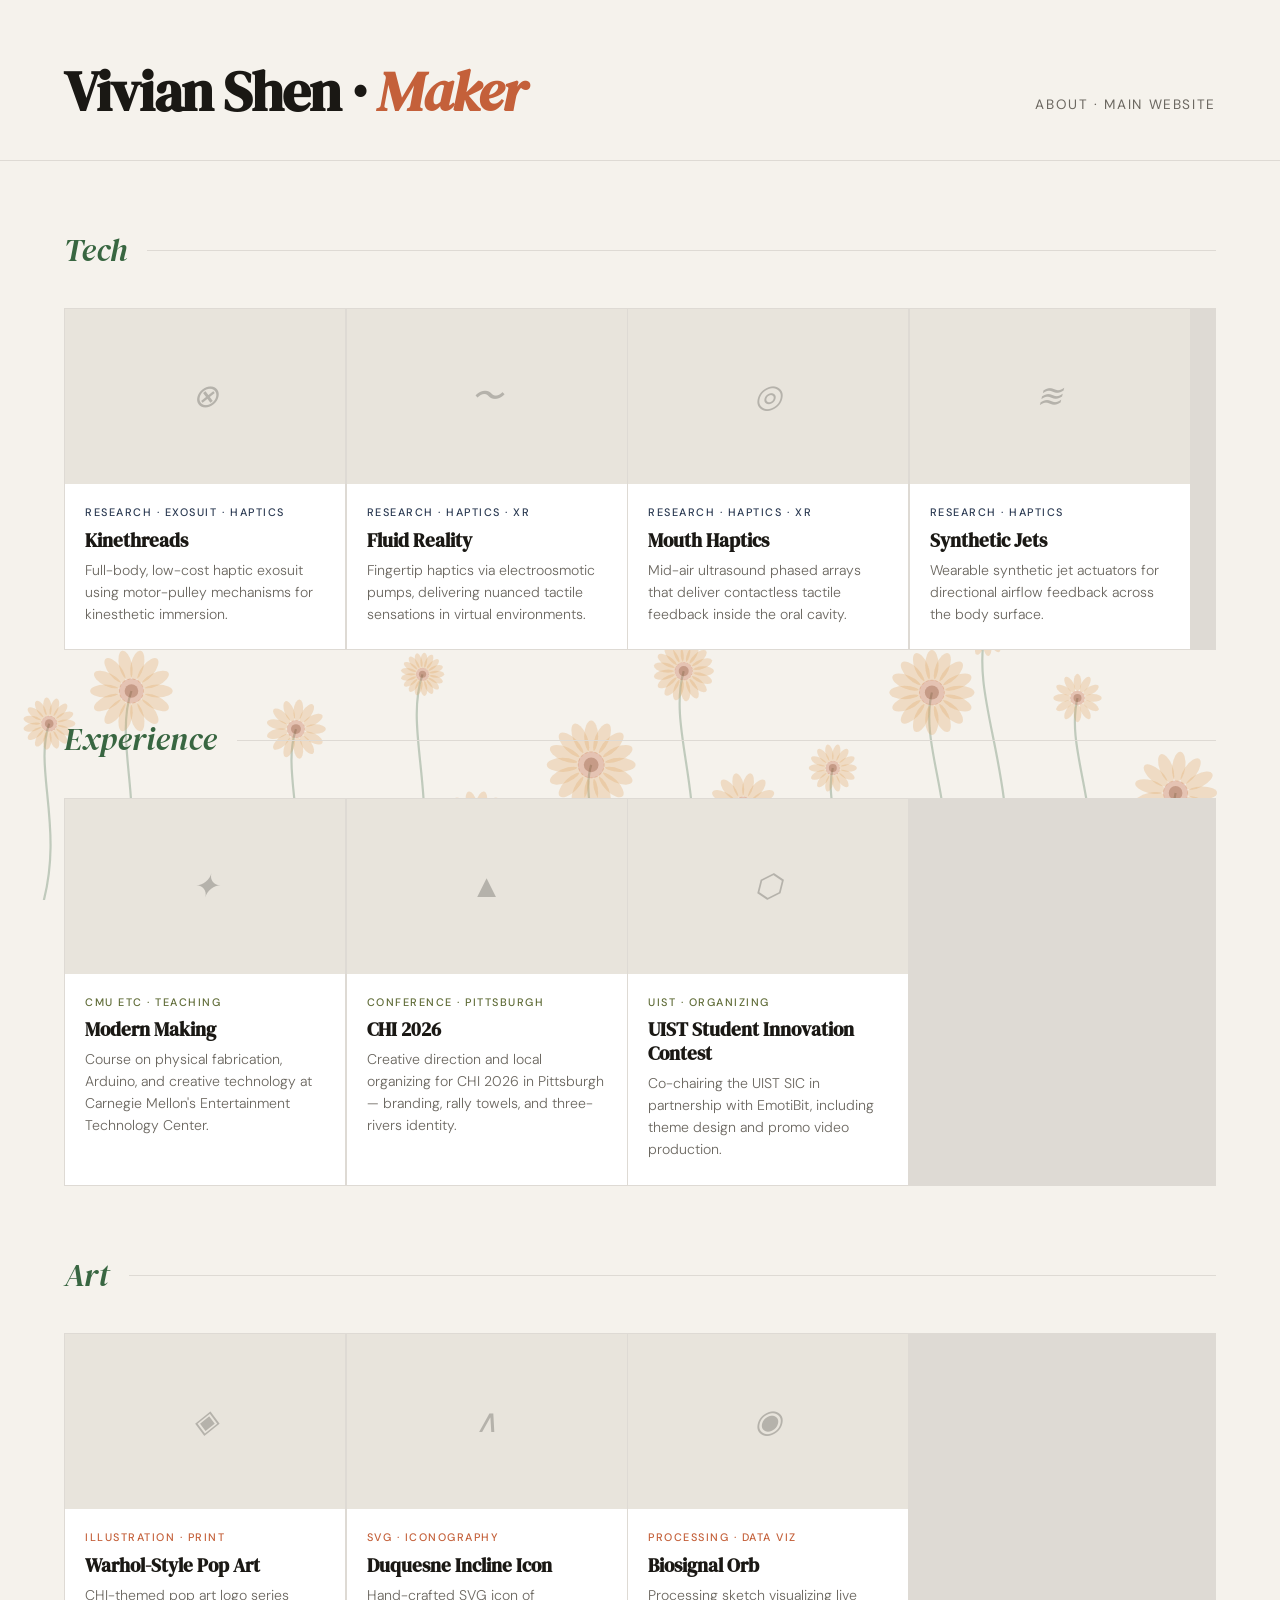
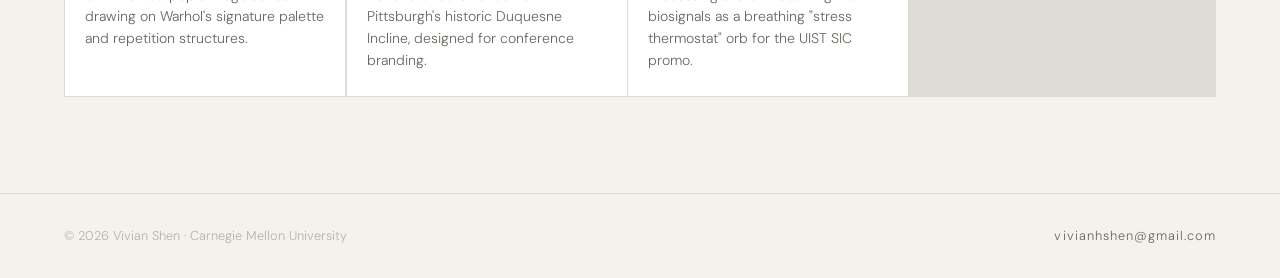
==== index.html @ e6db6d03 "refactored portfolio" ====
<!DOCTYPE html>
<html lang="en">
<head>
  <meta charset="UTF-8" />
  <meta name="viewport" content="width=device-width, initial-scale=1.0" />
  <title>Vivian Shen</title>
  <link rel="preconnect" href="https://fonts.googleapis.com" />
  <link rel="preconnect" href="https://fonts.gstatic.com" crossorigin />
  <link href="https://fonts.googleapis.com/css2?family=DM+Serif+Display:ital@0;1&family=DM+Sans:ital,opsz,wght@0,9..40,300;0,9..40,400;0,9..40,500;1,9..40,300&display=swap" rel="stylesheet" />
  <style>
    *, *::before, *::after { box-sizing: border-box; margin: 0; padding: 0; }

    :root {
      --cream: #F5F2EC;
      --ink: #1a1814;
      --ink-muted: #6b6760;
      --ink-faint: #b5b2ab;
      --terracotta: #C4603A;
      --terracotta-dark: #bc6c25;
      --light-orange: #dda15e;
      --forest: #283618;
      --meadow: #386641;
      --olive: #606c38;
      --navy: #2b3a52;
      --rule: #dedad4;
      --card-bg: #ffffff;
      --hover-bg: #f0ede6;
    }

    html { font-size: 16px; }

    body {
      background: var(--cream);
      color: var(--ink);
      font-family: 'DM Sans', sans-serif;
      font-weight: 300;
      line-height: 1.6;
      min-height: 100vh;
    }

    /* ── Header ── */
    header {
      padding: 4rem 4rem 2.5rem;
      border-bottom: 1px solid var(--rule);
      display: flex;
      align-items: flex-end;
      justify-content: space-between;
      flex-wrap: wrap;
      gap: 1rem;
    }

    .site-name {
      font-family: 'DM Serif Display', serif;
      font-size: clamp(2.2rem, 5vw, 3.5rem);
      letter-spacing: -0.02em;
      line-height: 1;
      color: var(--ink);
    }

    .site-name em {
      font-style: italic;
      color: var(--terracotta);
    }

    .site-tagline {
      font-size: 0.85rem;
      letter-spacing: 0.12em;
      text-transform: uppercase;
      color: var(--ink-muted);
      font-weight: 400;
      padding-bottom: 0.25rem;
    }

    .site-tagline a {
      color: var(--ink-muted);
      text-decoration: none;
    }

    .site-tagline a:hover { color: var(--terracotta); }

    /* ── Main ── */
    main {
      padding: 0 4rem 6rem;
      width: 100%;
    }

    /* ── Section ── */
    section {
      padding-top: 4rem;
    }

    .section-header {
      display: flex;
      align-items: center;
      gap: 1.25rem;
      margin-bottom: 2rem;
    }

    .section-label {
      font-family: 'DM Serif Display', serif;
      font-size: 2rem;
      font-style: italic;
      color: var(--meadow);
      white-space: nowrap;
    }

    .section-rule {
      flex: 1;
      height: 1px;
      background: var(--rule);
    }

    .section-number {
      font-size: 0.75rem;
      letter-spacing: 0.1em;
      color: var(--ink-faint);
      font-weight: 400;
    }

    /* ── Grid ── */
    .project-grid {
      display: inline-flex;
      flex-direction: row;
      gap: 1.5px;
      background: var(--rule);
      border: 1.5px solid var(--rule);
      max-width: 100%;
      overflow-x: auto;
      scroll-snap-type: x mandatory;
      -webkit-overflow-scrolling: touch;
      scrollbar-width: thin;
      scrollbar-color: var(--ink-faint) transparent;
    }

    .project-grid::-webkit-scrollbar {
      height: 4px;
    }

    .project-grid::-webkit-scrollbar-track {
      background: transparent;
    }

    .project-grid::-webkit-scrollbar-thumb {
      background: var(--ink-faint);
      border-radius: 2px;
    }

    /* ── Card ── */
    .project-card {
      background: var(--card-bg);
      text-decoration: none;
      color: inherit;
      display: block;
      position: relative;
      overflow: hidden;
      transition: background 0.18s ease;
      flex: 0 0 280px;
      scroll-snap-align: start;
    }

    .project-card:hover {
      background: var(--hover-bg);
    }

    .project-card:hover .card-arrow {
      opacity: 1;
      transform: translate(0, 0);
    }

    .project-card:hover .card-thumb img {
      transform: scale(1.04);
    }

    .card-thumb {
      width: 100%;
      aspect-ratio: 16 / 10;
      overflow: hidden;
      background: #e8e4dc;
      position: relative;
    }

    .card-thumb img {
      width: 100%;
      height: 100%;
      object-fit: cover;
      display: block;
      transition: transform 0.4s ease;
    }

    .card-thumb-placeholder {
      width: 100%;
      height: 100%;
      display: flex;
      align-items: center;
      justify-content: center;
      font-family: 'DM Serif Display', serif;
      font-style: italic;
      font-size: 2rem;
      color: var(--ink-faint);
      user-select: none;
    }

    .card-body {
      padding: 1.25rem 1.25rem 1.5rem;
    }

    .card-tag {
      font-size: 0.68rem;
      letter-spacing: 0.14em;
      text-transform: uppercase;
      font-weight: 500;
      margin-bottom: 0.4rem;
    }

    .tag-tech { color: var(--navy); }
    .tag-experience { color: var(--olive); }
    .tag-art { color: var(--terracotta); }

    .card-title {
      font-family: 'DM Serif Display', serif;
      font-size: 1.2rem;
      line-height: 1.25;
      margin-bottom: 0.5rem;
      color: var(--ink);
    }

    .card-blurb {
      font-size: 0.88rem;
      color: var(--ink-muted);
      line-height: 1.55;
    }

    .card-arrow {
      position: absolute;
      top: 1rem;
      right: 1rem;
      width: 28px;
      height: 28px;
      border: 1px solid var(--rule);
      border-radius: 50%;
      display: flex;
      align-items: center;
      justify-content: center;
      background: var(--card-bg);
      opacity: 0;
      transform: translate(4px, -4px);
      transition: opacity 0.18s ease, transform 0.18s ease;
    }

    .card-arrow svg {
      width: 12px;
      height: 12px;
      stroke: var(--ink);
      fill: none;
      stroke-width: 1.5;
    }

    /* ── Footer ── */
    footer {
      border-top: 1px solid var(--rule);
      padding: 2rem 4rem;
      display: flex;
      align-items: center;
      justify-content: space-between;
      flex-wrap: wrap;
      gap: 1rem;
    }

    footer p {
      font-size: 0.8rem;
      color: var(--ink-faint);
    }

    footer a {
      color: var(--ink-muted);
      text-decoration: none;
      font-size: 0.8rem;
      letter-spacing: 0.08em;
    }

    footer a:hover { color: var(--terracotta); }

    @media (max-width: 640px) {
      header, main, footer { padding-left: 1.5rem; padding-right: 1.5rem; }
      header { padding-top: 2.5rem; }
    }
  </style>
</head>
<body>

<canvas id="sunflower-canvas" style="position:fixed;inset:0;width:100%;height:100%;pointer-events:none;z-index:0;"></canvas>

<header style="position:relative;z-index:1;">
  <h1 class="site-name">Vivian Shen · <em>Maker</em></h1>
  <p class="site-tagline"><a href="./about.html">About</a> · <a href="https://www.vivian-shen.com">Main Website</a></p>
</header>

<main style="position:relative;z-index:1;">

  <!-- ── TECH ── -->
  <section aria-label="Tech projects">
    <div class="section-header">
      <span class="section-label">Tech</span>
      <div class="section-rule"></div>
      <!-- <span class="section-number">01</span> -->
    </div>
    <div class="project-grid">

      <a href="https://www.vivian-shen.com/research/kinethreads" class="project-card">
        <div class="card-thumb">
          <div class="card-thumb-placeholder">⊗</div>
        </div>
        <div class="card-body">
          <p class="card-tag tag-tech">RESEARCH · Exosuit · Haptics</p>
          <h2 class="card-title">Kinethreads</h2>
          <p class="card-blurb">Full-body, low-cost haptic exosuit using motor-pulley mechanisms for kinesthetic immersion.</p>
        </div>
        <div class="card-arrow">
          <svg viewBox="0 0 12 12"><path d="M2 10L10 2M10 2H4M10 2V8"/></svg>
        </div>
      </a>

      <a href="https://www.vivian-shen.com/research/fluid-reality" class="project-card">
        <div class="card-thumb">
          <div class="card-thumb-placeholder">〜</div>
        </div>
        <div class="card-body">
          <p class="card-tag tag-tech">RESEARCH · Haptics · XR</p>
          <h2 class="card-title">Fluid Reality</h2>
          <p class="card-blurb">Fingertip haptics via electroosmotic pumps, delivering nuanced tactile sensations in virtual environments.</p>
        </div>
        <div class="card-arrow">
          <svg viewBox="0 0 12 12"><path d="M2 10L10 2M10 2H4M10 2V8"/></svg>
        </div>
      </a>

      <a href="https://www.vivian-shen.com/research/mouthhaptics" class="project-card">
        <div class="card-thumb">
          <div class="card-thumb-placeholder">◎</div>
        </div>
        <div class="card-body">
          <p class="card-tag tag-tech">RESEARCH · Haptics · XR</p>
          <h2 class="card-title">Mouth Haptics</h2>
          <p class="card-blurb">Mid-air ultrasound phased arrays that deliver contactless tactile feedback inside the oral cavity.</p>
        </div>
        <div class="card-arrow">
          <svg viewBox="0 0 12 12"><path d="M2 10L10 2M10 2H4M10 2V8"/></svg>
        </div>
      </a>

      <a href="https://www.vivian-shen.com/research/synjets" class="project-card">
        <div class="card-thumb">
          <div class="card-thumb-placeholder">≋</div>
        </div>
        <div class="card-body">
          <p class="card-tag tag-tech">RESEARCH · Haptics</p>
          <h2 class="card-title">Synthetic Jets</h2>
          <p class="card-blurb">Wearable synthetic jet actuators for directional airflow feedback across the body surface.</p>
        </div>
        <div class="card-arrow">
          <svg viewBox="0 0 12 12"><path d="M2 10L10 2M10 2H4M10 2V8"/></svg>
        </div>
      </a>

      <!-- <a href="https://www.vivian-shen.com/research/locolocomotion" class="project-card">
        <div class="card-thumb">
          <div class="card-thumb-placeholder">⟳</div>
        </div>
        <div class="card-body">
          <p class="card-tag tag-tech">Locomotion · VR</p>
          <h2 class="card-title">Locolocomotion</h2>
          <p class="card-blurb">Omnidirectional treadmill prototype with rolling ball mechanisms enabling free lateral VR traversal.</p>
        </div>
        <div class="card-arrow">
          <svg viewBox="0 0 12 12"><path d="M2 10L10 2M10 2H4M10 2V8"/></svg>
        </div>
      </a> -->

    </div>
  </section>

  <!-- ── EXPERIENCE ── -->
  <section aria-label="Experience projects">
    <div class="section-header">
      <span class="section-label">Experience</span>
      <div class="section-rule"></div>
      <!-- <span class="section-number">02</span> -->
    </div>
    <div class="project-grid">

      <a href="./teaching/" class="project-card">
        <div class="card-thumb">
          <div class="card-thumb-placeholder">✦</div>
        </div>
        <div class="card-body">
          <p class="card-tag tag-experience">CMU ETC · Teaching</p>
          <h2 class="card-title">Modern Making</h2>
          <p class="card-blurb">Course on physical fabrication, Arduino, and creative technology at Carnegie Mellon's Entertainment Technology Center.</p>
        </div>
        <div class="card-arrow">
          <svg viewBox="0 0 12 12"><path d="M2 10L10 2M10 2H4M10 2V8"/></svg>
        </div>
      </a>

      <a href="./chi2026/" class="project-card">
        <div class="card-thumb">
          <div class="card-thumb-placeholder">▲</div>
        </div>
        <div class="card-body">
          <p class="card-tag tag-experience">Conference · Pittsburgh</p>
          <h2 class="card-title">CHI 2026</h2>
          <p class="card-blurb">Creative direction and local organizing for CHI 2026 in Pittsburgh — branding, rally towels, and three-rivers identity.</p>
        </div>
        <div class="card-arrow">
          <svg viewBox="0 0 12 12"><path d="M2 10L10 2M10 2H4M10 2V8"/></svg>
        </div>
      </a>

      <a href="./uist-sic/" class="project-card">
        <div class="card-thumb">
          <div class="card-thumb-placeholder">⬡</div>
        </div>
        <div class="card-body">
          <p class="card-tag tag-experience">UIST · Organizing</p>
          <h2 class="card-title">UIST Student Innovation Contest</h2>
          <p class="card-blurb">Co-chairing the UIST SIC in partnership with EmotiBit, including theme design and promo video production.</p>
        </div>
        <div class="card-arrow">
          <svg viewBox="0 0 12 12"><path d="M2 10L10 2M10 2H4M10 2V8"/></svg>
        </div>
      </a>

    </div>
  </section>

  <!-- ── ART ── -->
  <section aria-label="Art projects">
    <div class="section-header">
      <span class="section-label">Art</span>
      <div class="section-rule"></div>
      <!-- <span class="section-number">03</span> -->
    </div>
    <div class="project-grid">

      <a href="./pop-art/" class="project-card">
        <div class="card-thumb">
          <div class="card-thumb-placeholder">◈</div>
        </div>
        <div class="card-body">
          <p class="card-tag tag-art">Illustration · Print</p>
          <h2 class="card-title">Warhol-Style Pop Art</h2>
          <p class="card-blurb">CHI-themed pop art logo series drawing on Warhol's signature palette and repetition structures.</p>
        </div>
        <div class="card-arrow">
          <svg viewBox="0 0 12 12"><path d="M2 10L10 2M10 2H4M10 2V8"/></svg>
        </div>
      </a>

      <a href="./incline-icon/" class="project-card">
        <div class="card-thumb">
          <div class="card-thumb-placeholder">∧</div>
        </div>
        <div class="card-body">
          <p class="card-tag tag-art">SVG · Iconography</p>
          <h2 class="card-title">Duquesne Incline Icon</h2>
          <p class="card-blurb">Hand-crafted SVG icon of Pittsburgh's historic Duquesne Incline, designed for conference branding.</p>
        </div>
        <div class="card-arrow">
          <svg viewBox="0 0 12 12"><path d="M2 10L10 2M10 2H4M10 2V8"/></svg>
        </div>
      </a>

      <a href="./solosound-viz/" class="project-card">
        <div class="card-thumb">
          <div class="card-thumb-placeholder">◉</div>
        </div>
        <div class="card-body">
          <p class="card-tag tag-art">Processing · Data viz</p>
          <h2 class="card-title">Biosignal Orb</h2>
          <p class="card-blurb">Processing sketch visualizing live biosignals as a breathing "stress thermostat" orb for the UIST SIC promo.</p>
        </div>
        <div class="card-arrow">
          <svg viewBox="0 0 12 12"><path d="M2 10L10 2M10 2H4M10 2V8"/></svg>
        </div>
      </a>

    </div>
  </section>

</main>

<footer style="position:relative;z-index:1;">
  <p>© 2026 Vivian Shen · Carnegie Mellon University</p>
  <a href="mailto:vivianhshen@gmail.com">vivianhshen@gmail.com</a>
</footer>

<script>
(function () {
  const canvas = document.getElementById('sunflower-canvas');
  const ctx = canvas.getContext('2d');

  let mouseX = window.innerWidth / 2;
  let mouseY = window.innerHeight / 2;

  document.addEventListener('mousemove', e => {
    mouseX = e.clientX;
    mouseY = e.clientY;
  });

  const flowers = [];

  function buildFlowers() {
    flowers.length = 0;
    const W = window.innerWidth;
    const H = window.innerHeight;

    // Spread flowers across the bottom, with a few taller ones for depth
    const positions = [
      // x as fraction of W, baseY offset above bottom, stemLen, size
      [0.03, 0],  [0.10, 0], [0.17, 0], [0.24, 0],
      [0.31, 0],  [0.38, 0], [0.45, 0], [0.52, 0],
      [0.59, 0],  [0.66, 0], [0.73, 0], [0.80, 0],
      [0.87, 0],  [0.94, 0],
    ];

    // Seed deterministic randomness per position for consistent look
    function seededRand(seed) {
      const x = Math.sin(seed + 1) * 43758.5453123;
      return x - Math.floor(x);
    }

    positions.forEach(([xf], i) => {
      const r1 = seededRand(i * 3.1);
      const r2 = seededRand(i * 3.1 + 1);
      const r3 = seededRand(i * 3.1 + 2);
      flowers.push({
        x: xf * W + (r1 - 0.5) * 60,
        baseY: H + 10,                          // rooted at bottom edge
        stemLength: 80 + r2 * 200,
        size: 16 + r3 * 18,
        petalCount: 12 + Math.round(r1 * 6),
        angle: -Math.PI / 2,
        lerpSpeed: 0.025 + r2 * 0.025,
      });
    });
  }

  function resizeCanvas() {
    canvas.width = window.innerWidth;
    canvas.height = window.innerHeight;
    buildFlowers();
  }
  resizeCanvas();
  window.addEventListener('resize', resizeCanvas);

  function drawFlower(f) {
    const { x, baseY, stemLength, size, angle, petalCount } = f;

    // Tip position
    const tipX = x + Math.cos(angle) * stemLength;
    const tipY = baseY + Math.sin(angle) * stemLength;

    // Slight S-curve for stem
    const ctrl1X = x + Math.cos(angle + 0.25) * stemLength * 0.45;
    const ctrl1Y = baseY + Math.sin(angle + 0.25) * stemLength * 0.45;
    const ctrl2X = x + Math.cos(angle - 0.1) * stemLength * 0.75;
    const ctrl2Y = baseY + Math.sin(angle - 0.1) * stemLength * 0.75;

    ctx.beginPath();
    ctx.moveTo(x, baseY);
    ctx.bezierCurveTo(ctrl1X, ctrl1Y, ctrl2X, ctrl2Y, tipX, tipY);
    ctx.strokeStyle = 'rgba(56, 102, 65, 0.28)';
    ctx.lineWidth = 2.2;
    ctx.lineJoin = 'round';
    ctx.stroke();

    // Petals
    for (let p = 0; p < petalCount; p++) {
      const pa = (p / petalCount) * Math.PI * 2;
      const px = tipX + Math.cos(pa) * size * 0.85;
      const py = tipY + Math.sin(pa) * size * 0.85;
      ctx.beginPath();
      ctx.ellipse(px, py, size * 0.48, size * 0.21, pa, 0, Math.PI * 2);
      ctx.fillStyle = 'rgba(221, 161, 94, 0.28)';
      ctx.fill();
    }

    // Center disc
    ctx.beginPath();
    ctx.arc(tipX, tipY, size * 0.40, 0, Math.PI * 2);
    ctx.fillStyle = 'rgba(196, 96, 58, 0.32)';
    ctx.fill();

    // Inner seed ring
    ctx.beginPath();
    ctx.arc(tipX, tipY, size * 0.22, 0, Math.PI * 2);
    ctx.fillStyle = 'rgba(120, 50, 20, 0.28)';
    ctx.fill();
  }

  const MAX_TILT = Math.PI / 5.5; // ~33° max lean from vertical

  function animate() {
    ctx.clearRect(0, 0, canvas.width, canvas.height);

    flowers.forEach(f => {
      // Angle from flower base to cursor
      const dx = mouseX - f.x;
      const dy = mouseY - f.baseY;
      let raw = Math.atan2(dy, dx);

      // Clamp to within MAX_TILT of straight-up (-PI/2)
      let delta = raw - (-Math.PI / 2);
      while (delta >  Math.PI) delta -= Math.PI * 2;
      while (delta < -Math.PI) delta += Math.PI * 2;
      delta = Math.max(-MAX_TILT, Math.min(MAX_TILT, delta));
      const target = -Math.PI / 2 + delta;

      // Smooth lerp
      f.angle += (target - f.angle) * f.lerpSpeed;

      drawFlower(f);
    });

    requestAnimationFrame(animate);
  }

  animate();
})();
</script>

<script>
(function () {
  const ns = 'http://www.w3.org/2000/svg';

  // Simple upright leaf SVG — tip at top (y≈1), base at bottom (y≈30)
  function makeLeafSVG(w, h, opacity) {
    const svg = document.createElementNS(ns, 'svg');
    svg.setAttribute('viewBox', '0 0 20 32');
    svg.setAttribute('width', w);
    svg.setAttribute('height', h);
    svg.style.display = 'block';

    const p = document.createElementNS(ns, 'path');
    p.setAttribute('d', 'M10 30 C4 23 1 16 1 9 C1 4 5 1 10 1 C15 1 19 4 19 9 C19 16 16 23 10 30Z');
    p.setAttribute('fill', `rgba(56,102,65,${opacity})`);

    const v = document.createElementNS(ns, 'line');
    v.setAttribute('x1', '10'); v.setAttribute('y1', '28');
    v.setAttribute('x2', '10'); v.setAttribute('y2', '2');
    v.setAttribute('stroke', 'rgba(40,54,24,0.35)');
    v.setAttribute('stroke-width', '0.9');

    svg.appendChild(p);
    svg.appendChild(v);
    return svg;
  }

  // Leaf definitions — all point upward.
  // bxf: base-x as fraction of card width  (0 = left edge, 1 = right edge)
  // byf: base-y as fraction of card height  (0 = top edge, negative = above card)
  // Leaves are positioned so their bottom-center is at (bxf*W, byf*H).
  // rot: slight lean left (negative) or right (positive) from vertical.
  const DEFS = [
    // ── Top edge: bases along the top border, leaves extend upward ──
    { bxf:  0.2, byf:  0.0,  w: 17, h: 24, rot: -14, delay:  0 },
    { bxf:  0.28, byf: -0.01, w: 21, h: 30, rot:  -6, delay: 30 },
    { bxf:  0.36, byf:  0.0,  w: 19, h: 27, rot: -18, delay: 60 },
    { bxf:  0.42, byf:  0.0,  w: 19, h: 27, rot:   0, delay: 25 },
    { bxf:  0.48, byf: -0.01, w: 23, h: 32, rot:   4, delay: 15 },
    { bxf:  0.55, byf:  0.0,  w: 18, h: 25, rot:  -3, delay: 45 },
    { bxf:  0.60, byf: -0.01, w: 22, h: 31, rot:  10, delay: 75 },
    { bxf:  0.68, byf:  0.0,  w: 19, h: 27, rot:  -8, delay: 20 },
    { bxf:  0.73, byf: -0.01, w: 21, h: 29, rot:  15, delay: 50 },
    { bxf:  0.8, byf:  0.0,  w: 17, h: 24, rot:   6, delay: 80 },
  ];

  function createOverlay(card) {
    const rect = card.getBoundingClientRect();
    const W = rect.width, H = rect.height;

    const wrap = document.createElement('div');
    Object.assign(wrap.style, {
      position: 'fixed',
      left: rect.left + 'px', top: rect.top + 'px',
      width: W + 'px', height: H + 'px',
      pointerEvents: 'none', zIndex: '50', overflow: 'visible',
    });

    const leaves = DEFS.map(({ bxf, byf, w, h, rot, delay }, i) => {
      const opacity = 0.50 + (i % 3) * 0.08;
      const leaf = makeLeafSVG(w, h, opacity);

      // Place so bottom-center of the SVG lands at (bxf*W, byf*H)
      const bx = bxf * W;
      const by = byf * H;
      Object.assign(leaf.style, {
        position: 'absolute',
        left: (bx - w / 2) + 'px',
        top:  (by - h) + 'px',
        transformOrigin: '50% 100%',         // pivot at the base of the leaf
        transform: `rotate(${rot}deg) scale(0)`,
        transition: `transform 300ms cubic-bezier(0.34,1.56,0.64,1) ${delay}ms`,
      });

      wrap.appendChild(leaf);
      return leaf;
    });

    document.body.appendChild(wrap);
    return { wrap, leaves };
  }

  // ── Shared state ──
  let activeCard = null;
  let ov = null;
  let killTimer = null;
  let mouseX = 0, mouseY = 0;

  document.addEventListener('mousemove', e => { mouseX = e.clientX; mouseY = e.clientY; });

  function showLeaves(card) {
    clearTimeout(killTimer);
    if (ov) { ov.wrap.remove(); ov = null; }
    activeCard = card;
    ov = createOverlay(card);
    requestAnimationFrame(() => requestAnimationFrame(() => {
      if (!ov) return;
      ov.leaves.forEach((leaf, i) => {
        leaf.style.transform = `rotate(${DEFS[i].rot}deg) scale(1)`;
      });
    }));
  }

  function hideLeaves() {
    if (!ov) return;
    const { wrap, leaves } = ov;
    ov = null;
    activeCard = null;
    leaves.forEach((leaf, i) => {
      leaf.style.transition = `transform 180ms ease-in ${Math.floor(DEFS[i].delay * 0.3)}ms`;
      leaf.style.transform = `rotate(${DEFS[i].rot}deg) scale(0)`;
    });
    killTimer = setTimeout(() => wrap.remove(), 420);
  }

  // On scroll: reposition overlay if mouse is still over the same card,
  // otherwise dismiss and check if a new card is now under the cursor.
  window.addEventListener('scroll', () => {
    if (activeCard) {
      const r = activeCard.getBoundingClientRect();
      const stillOver = mouseX >= r.left && mouseX <= r.right &&
                        mouseY >= r.top  && mouseY <= r.bottom;
      if (stillOver) {
        // Follow the card as it scrolls
        if (ov) { ov.wrap.style.left = r.left + 'px'; ov.wrap.style.top = r.top + 'px'; }
        return;
      }
      hideLeaves();
    }

    // Check if the cursor is now over a different card
    const el = document.elementFromPoint(mouseX, mouseY);
    const newCard = el && el.closest('.project-card');
    if (newCard) showLeaves(newCard);
  }, { passive: true, capture: true });

  document.querySelectorAll('.project-card').forEach(card => {
    card.addEventListener('mouseenter', () => showLeaves(card));
    card.addEventListener('mouseleave', hideLeaves);
  });
})();
</script>

</body>
</html>
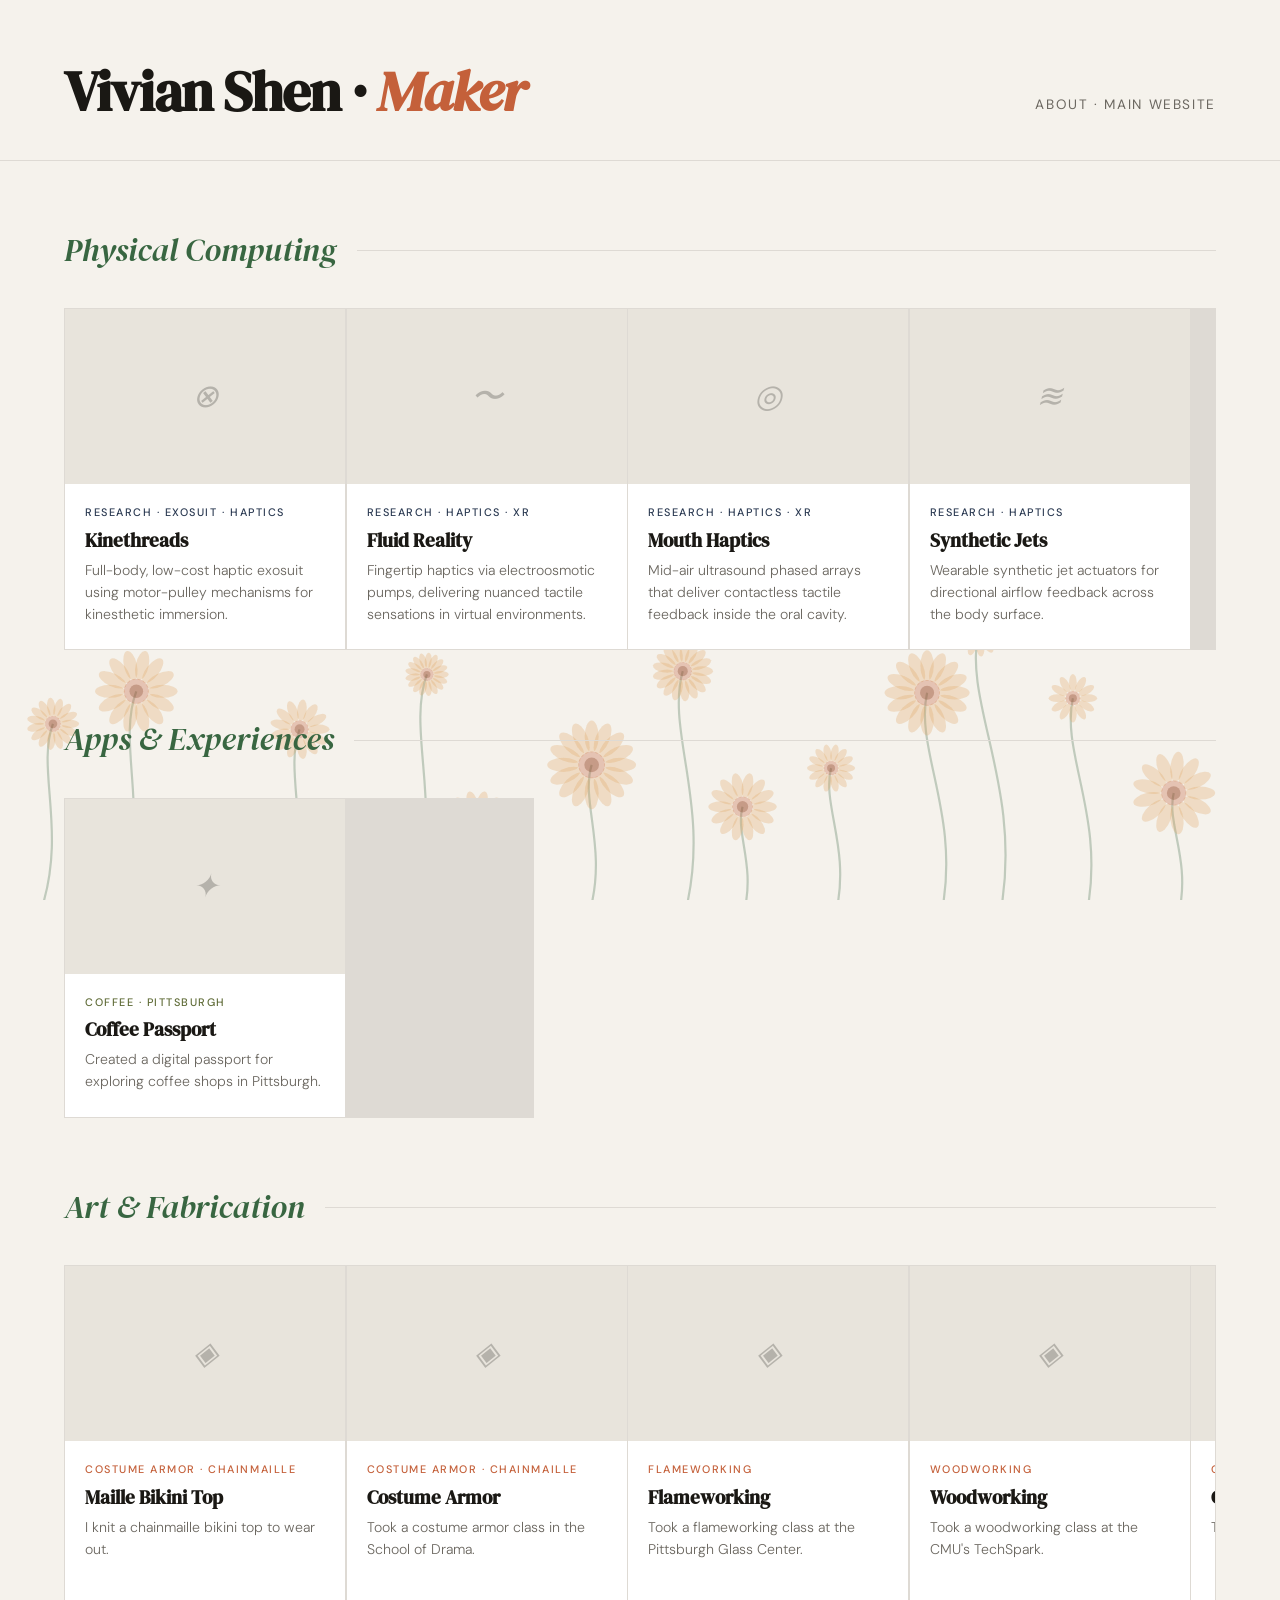
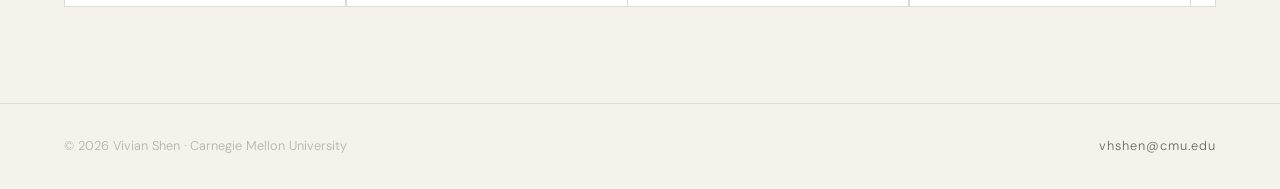
==== commit 02d3ab46: "created the barebones cards that are not filled in yet" ====
--- a/index.html
+++ b/index.html
@@ -298,9 +298,9 @@
 <main style="position:relative;z-index:1;">
 
   <!-- ── TECH ── -->
-  <section aria-label="Tech projects">
+  <section aria-label="Physical Computing projects">
     <div class="section-header">
-      <span class="section-label">Tech</span>
+      <span class="section-label">Physical Computing</span>
       <div class="section-rule"></div>
       <!-- <span class="section-number">01</span> -->
     </div>
@@ -382,27 +382,27 @@
   <!-- ── EXPERIENCE ── -->
   <section aria-label="Experience projects">
     <div class="section-header">
-      <span class="section-label">Experience</span>
+      <span class="section-label">Apps & Experiences</span>
       <div class="section-rule"></div>
       <!-- <span class="section-number">02</span> -->
     </div>
     <div class="project-grid">
 
-      <a href="./teaching/" class="project-card">
+      <a href="./coffeepassport/" class="project-card">
         <div class="card-thumb">
           <div class="card-thumb-placeholder">✦</div>
         </div>
         <div class="card-body">
-          <p class="card-tag tag-experience">CMU ETC · Teaching</p>
-          <h2 class="card-title">Modern Making</h2>
-          <p class="card-blurb">Course on physical fabrication, Arduino, and creative technology at Carnegie Mellon's Entertainment Technology Center.</p>
-        </div>
-        <div class="card-arrow">
-          <svg viewBox="0 0 12 12"><path d="M2 10L10 2M10 2H4M10 2V8"/></svg>
-        </div>
-      </a>
-
-      <a href="./chi2026/" class="project-card">
+          <p class="card-tag tag-experience">Coffee · Pittsburgh</p>
+          <h2 class="card-title">Coffee Passport</h2>
+          <p class="card-blurb">Created a digital passport for exploring coffee shops in Pittsburgh.</p>
+        </div>
+        <div class="card-arrow">
+          <svg viewBox="0 0 12 12"><path d="M2 10L10 2M10 2H4M10 2V8"/></svg>
+        </div>
+      </a>
+
+      <!-- <a href="./chi2026/" class="project-card">
         <div class="card-thumb">
           <div class="card-thumb-placeholder">▲</div>
         </div>
@@ -414,9 +414,9 @@
         <div class="card-arrow">
           <svg viewBox="0 0 12 12"><path d="M2 10L10 2M10 2H4M10 2V8"/></svg>
         </div>
-      </a>
-
-      <a href="./uist-sic/" class="project-card">
+      </a> -->
+
+      <!-- <a href="./uist-sic/" class="project-card">
         <div class="card-thumb">
           <div class="card-thumb-placeholder">⬡</div>
         </div>
@@ -428,7 +428,7 @@
         <div class="card-arrow">
           <svg viewBox="0 0 12 12"><path d="M2 10L10 2M10 2H4M10 2V8"/></svg>
         </div>
-      </a>
+      </a> -->
 
     </div>
   </section>
@@ -436,48 +436,159 @@
   <!-- ── ART ── -->
   <section aria-label="Art projects">
     <div class="section-header">
-      <span class="section-label">Art</span>
+      <span class="section-label">Art & Fabrication</span>
       <div class="section-rule"></div>
       <!-- <span class="section-number">03</span> -->
     </div>
     <div class="project-grid">
-
-      <a href="./pop-art/" class="project-card">
+      <a href="./mailletop/" class="project-card">
         <div class="card-thumb">
           <div class="card-thumb-placeholder">◈</div>
         </div>
         <div class="card-body">
-          <p class="card-tag tag-art">Illustration · Print</p>
-          <h2 class="card-title">Warhol-Style Pop Art</h2>
-          <p class="card-blurb">CHI-themed pop art logo series drawing on Warhol's signature palette and repetition structures.</p>
-        </div>
-        <div class="card-arrow">
-          <svg viewBox="0 0 12 12"><path d="M2 10L10 2M10 2H4M10 2V8"/></svg>
-        </div>
-      </a>
-
-      <a href="./incline-icon/" class="project-card">
+          <p class="card-tag tag-art">Costume Armor · Chainmaille</p>
+          <h2 class="card-title">Maille Bikini Top</h2>
+          <p class="card-blurb">I knit a chainmaille bikini top to wear out.</p>
+        </div>
+        <div class="card-arrow">
+          <svg viewBox="0 0 12 12"><path d="M2 10L10 2M10 2H4M10 2V8"/></svg>
+        </div>
+      </a>
+      
+      <a href="./costumearmor/" class="project-card">
+        <div class="card-thumb">
+          <div class="card-thumb-placeholder">◈</div>
+        </div>
+        <div class="card-body">
+          <p class="card-tag tag-art">Costume Armor · Chainmaille</p>
+          <h2 class="card-title">Costume Armor</h2>
+          <p class="card-blurb">Took a costume armor class in the School of Drama.</p>
+        </div>
+        <div class="card-arrow">
+          <svg viewBox="0 0 12 12"><path d="M2 10L10 2M10 2H4M10 2V8"/></svg>
+        </div>
+      </a>
+
+      <a href="./flameworking/" class="project-card">
+        <div class="card-thumb">
+          <div class="card-thumb-placeholder">◈</div>
+        </div>
+        <div class="card-body">
+          <p class="card-tag tag-art">Flameworking</p>
+          <h2 class="card-title">Flameworking</h2>
+          <p class="card-blurb">Took a flameworking class at the Pittsburgh Glass Center.</p>
+        </div>
+        <div class="card-arrow">
+          <svg viewBox="0 0 12 12"><path d="M2 10L10 2M10 2H4M10 2V8"/></svg>
+        </div>
+      </a>
+
+      <a href="./woodworking/" class="project-card">
+        <div class="card-thumb">
+          <div class="card-thumb-placeholder">◈</div>
+        </div>
+        <div class="card-body">
+          <p class="card-tag tag-art">Woodworking</p>
+          <h2 class="card-title">Woodworking</h2>
+          <p class="card-blurb">Took a woodworking class at the CMU's TechSpark.</p>
+        </div>
+        <div class="card-arrow">
+          <svg viewBox="0 0 12 12"><path d="M2 10L10 2M10 2H4M10 2V8"/></svg>
+        </div>
+      </a>
+
+      <a href="./glass-blowing/" class="project-card">
+        <div class="card-thumb">
+          <div class="card-thumb-placeholder">◈</div>
+        </div>
+        <div class="card-body">
+          <p class="card-tag tag-art">Glass Blowing · Hot Glass</p>
+          <h2 class="card-title">Glass Blowing</h2>
+          <p class="card-blurb">Took Hot Glass I at PGH Glass Center</p>
+        </div>
+        <div class="card-arrow">
+          <svg viewBox="0 0 12 12"><path d="M2 10L10 2M10 2H4M10 2V8"/></svg>
+        </div>
+      </a>
+
+      <a href="./risograph/" class="project-card">
+        <div class="card-thumb">
+          <div class="card-thumb-placeholder">◈</div>
+        </div>
+        <div class="card-body">
+          <p class="card-tag tag-art">Risograph · Printmaking</p>
+          <h2 class="card-title">Birds Aren't Real Poster</h2>
+          <p class="card-blurb">A risograph poster for the Birds Aren't Real campaign.</p>
+        </div>
+        <div class="card-arrow">
+          <svg viewBox="0 0 12 12"><path d="M2 10L10 2M10 2H4M10 2V8"/></svg>
+        </div>
+      </a>
+
+      <a href="./frogstamp/" class="project-card">
+        <div class="card-thumb">
+          <div class="card-thumb-placeholder">◈</div>
+        </div>
+        <div class="card-body">
+          <p class="card-tag tag-art">Linocut · Stamp Making</p>
+          <h2 class="card-title">Frog Stamp</h2>
+          <p class="card-blurb">A linocut stamp featuring a Japanese frog design.</p>
+        </div>
+        <div class="card-arrow">
+          <svg viewBox="0 0 12 12"><path d="M2 10L10 2M10 2H4M10 2V8"/></svg>
+        </div>
+      </a>
+
+      <a href="./digiavatars/" class="project-card">
+        <div class="card-thumb">
+          <div class="card-thumb-placeholder">◈</div>
+        </div>
+        <div class="card-body">
+          <p class="card-tag tag-art">Digital Art</p>
+          <h2 class="card-title">Digital Avatars</h2>
+          <p class="card-blurb">As a fundraiser for BLM, I created digital avatars for friends to raise money.</p>
+        </div>
+        <div class="card-arrow">
+          <svg viewBox="0 0 12 12"><path d="M2 10L10 2M10 2H4M10 2V8"/></svg>
+        </div>
+      </a>
+
+      <a href="./digiskylines/" class="project-card">
+        <div class="card-thumb">
+          <div class="card-thumb-placeholder">◈</div>
+        </div>
+        <div class="card-body">
+          <p class="card-tag tag-art">Digital Art</p>
+          <h2 class="card-title">Digital Skylines</h2>
+          <p class="card-blurb">Geometric city skylines of LA, SF, and NYC.</p>
+        </div>
+        <div class="card-arrow">
+          <svg viewBox="0 0 12 12"><path d="M2 10L10 2M10 2H4M10 2V8"/></svg>
+        </div>
+      </a>
+
+      <a href="./pokecardpainting/" class="project-card">
         <div class="card-thumb">
           <div class="card-thumb-placeholder">∧</div>
         </div>
         <div class="card-body">
-          <p class="card-tag tag-art">SVG · Iconography</p>
-          <h2 class="card-title">Duquesne Incline Icon</h2>
-          <p class="card-blurb">Hand-crafted SVG icon of Pittsburgh's historic Duquesne Incline, designed for conference branding.</p>
-        </div>
-        <div class="card-arrow">
-          <svg viewBox="0 0 12 12"><path d="M2 10L10 2M10 2H4M10 2V8"/></svg>
-        </div>
-      </a>
-
-      <a href="./solosound-viz/" class="project-card">
+          <p class="card-tag tag-art">Painting · Pokemon</p>
+          <h2 class="card-title">Pokemon Card Painting</h2>
+          <p class="card-blurb">Practiced painting by "completing" Pokemon cards.</p>
+        </div>
+        <div class="card-arrow">
+          <svg viewBox="0 0 12 12"><path d="M2 10L10 2M10 2H4M10 2V8"/></svg>
+        </div>
+      </a>
+
+      <a href="./digipokemon/" class="project-card">
         <div class="card-thumb">
           <div class="card-thumb-placeholder">◉</div>
         </div>
         <div class="card-body">
-          <p class="card-tag tag-art">Processing · Data viz</p>
-          <h2 class="card-title">Biosignal Orb</h2>
-          <p class="card-blurb">Processing sketch visualizing live biosignals as a breathing "stress thermostat" orb for the UIST SIC promo.</p>
+          <p class="card-tag tag-art">Digital Art · Pokemon</p>
+          <h2 class="card-title">Digital Pokemon</h2>
+          <p class="card-blurb">To learn digital art, I drew the first 9 pokemon.</p>
         </div>
         <div class="card-arrow">
           <svg viewBox="0 0 12 12"><path d="M2 10L10 2M10 2H4M10 2V8"/></svg>
@@ -491,7 +602,7 @@
 
 <footer style="position:relative;z-index:1;">
   <p>© 2026 Vivian Shen · Carnegie Mellon University</p>
-  <a href="mailto:vivianhshen@gmail.com">vivianhshen@gmail.com</a>
+  <a href="mailto:vhshen@cmu.edu">vhshen@cmu.edu</a>
 </footer>
 
 <script>
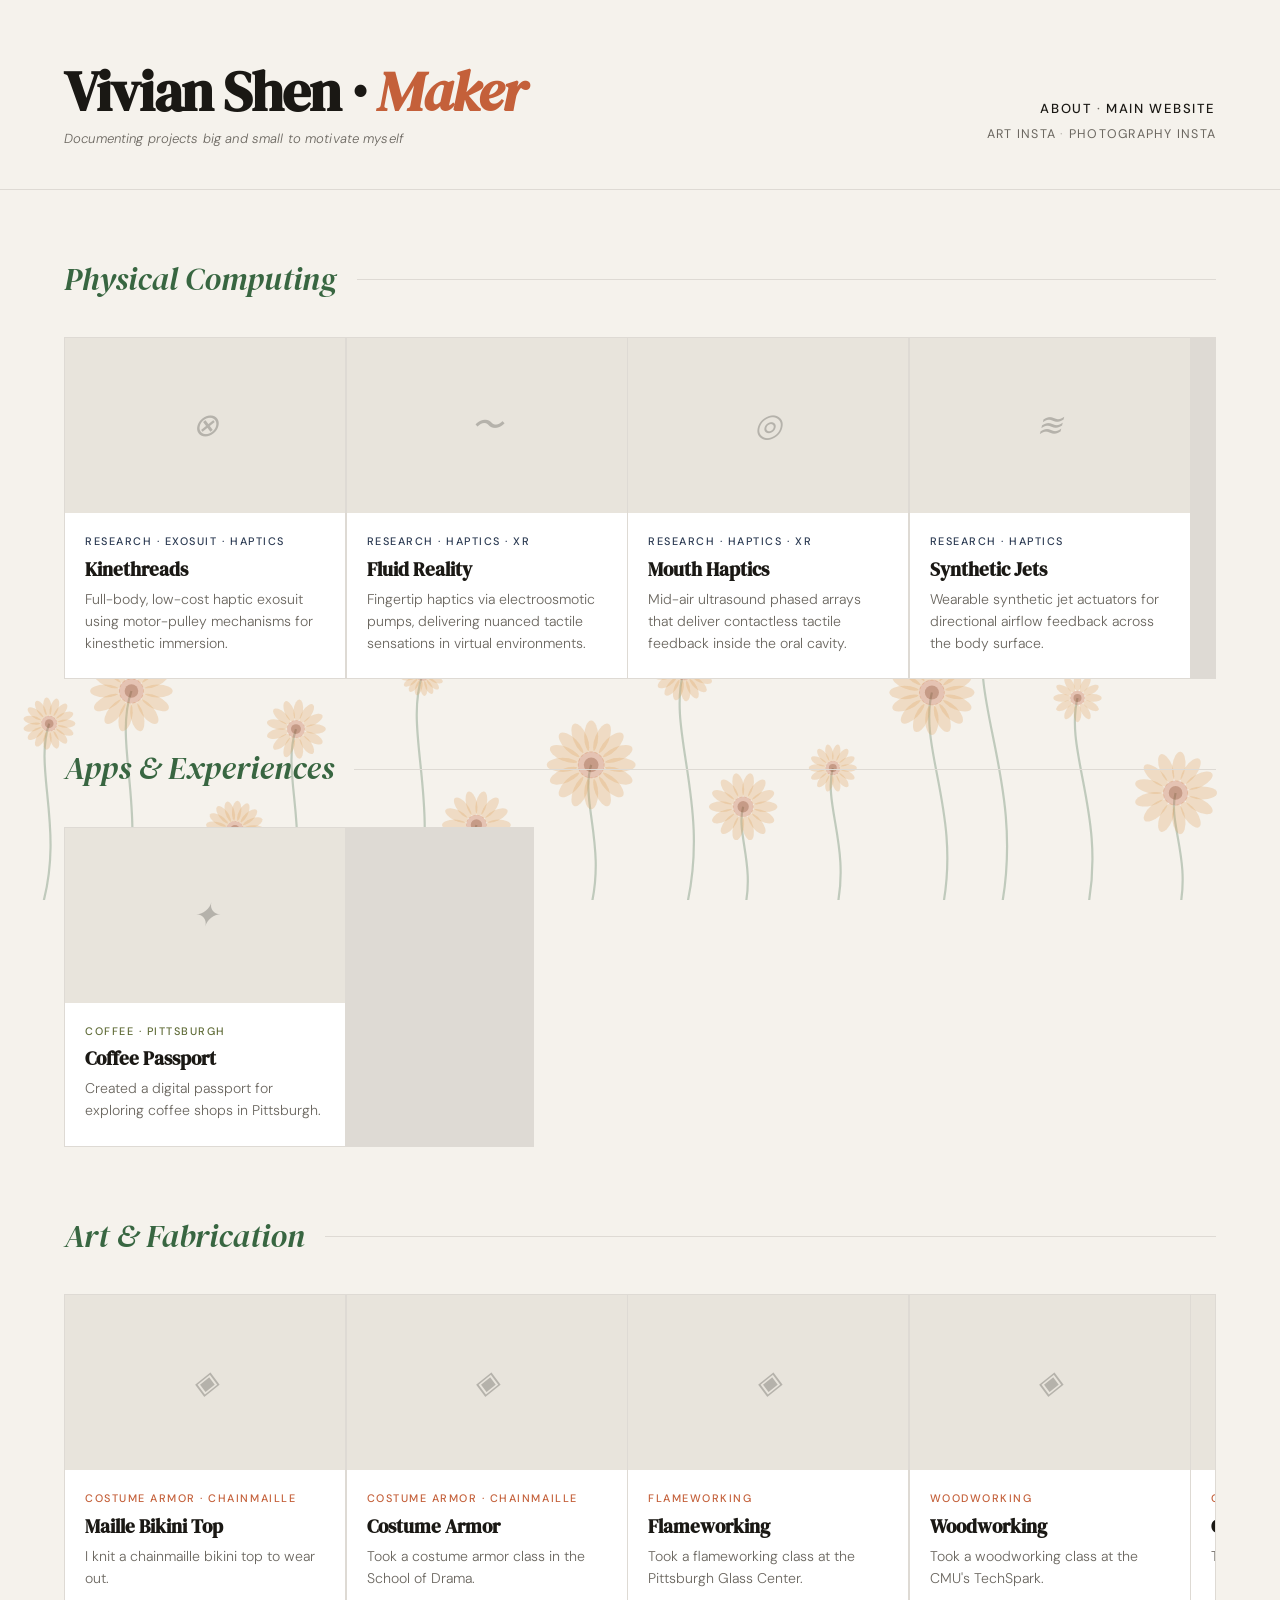
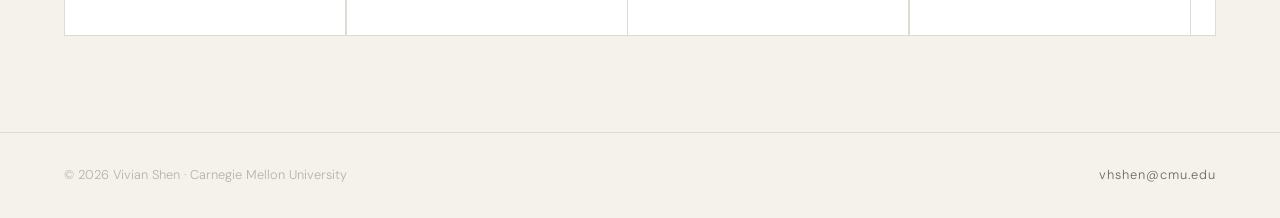
==== commit 71119f08: "added a tagline" ====
--- a/index.html
+++ b/index.html
@@ -62,21 +62,58 @@
       color: var(--terracotta);
     }
 
+    .header-left {
+      display: flex;
+      flex-direction: column;
+      gap: 0.5rem;
+    }
+
+    .header-right {
+      display: flex;
+      flex-direction: column;
+      align-items: flex-end;
+      gap: 0.4rem;
+      padding-bottom: 0.25rem;
+    }
+
     .site-tagline {
-      font-size: 0.85rem;
+      font-size: 0.82rem;
       letter-spacing: 0.12em;
       text-transform: uppercase;
       color: var(--ink-muted);
+      font-weight: 500;
+    }
+
+    .site-tagline a {
+      color: var(--ink);
+      text-decoration: none;
+      font-weight: 500;
+    }
+
+    .site-tagline a:hover { color: var(--terracotta); }
+
+    .site-subtitle {
+      font-size: 0.82rem;
+      color: var(--ink-muted);
+      font-weight: 300;
+      font-style: italic;
+      letter-spacing: 0.01em;
+    }
+
+    .site-social {
+      font-size: 0.78rem;
+      letter-spacing: 0.1em;
+      text-transform: uppercase;
+      color: var(--ink-faint);
       font-weight: 400;
-      padding-bottom: 0.25rem;
-    }
-
-    .site-tagline a {
+    }
+
+    .site-social a {
       color: var(--ink-muted);
       text-decoration: none;
     }
 
-    .site-tagline a:hover { color: var(--terracotta); }
+    .site-social a:hover { color: var(--terracotta); }
 
     /* ── Main ── */
     main {
@@ -291,8 +328,14 @@
 <canvas id="sunflower-canvas" style="position:fixed;inset:0;width:100%;height:100%;pointer-events:none;z-index:0;"></canvas>
 
 <header style="position:relative;z-index:1;">
-  <h1 class="site-name">Vivian Shen · <em>Maker</em></h1>
-  <p class="site-tagline"><a href="./about.html">About</a> · <a href="https://www.vivian-shen.com">Main Website</a></p>
+  <div class="header-left">
+    <h1 class="site-name">Vivian Shen · <em>Maker</em></h1>
+    <p class="site-subtitle">Documenting projects big and small to motivate myself</p>
+  </div>
+  <div class="header-right">
+    <p class="site-tagline"><a href="./about.html">About</a> · <a href="https://www.vivian-shen.com">Main Website</a></p>
+    <p class="site-social"><a href="https://www.instagram.com/vhshen.art/" target="_blank">Art Insta</a> · <a href="https://www.instagram.com/vhshen.jpg/" target="_blank">Photography Insta</a></p>
+  </div>
 </header>
 
 <main style="position:relative;z-index:1;">
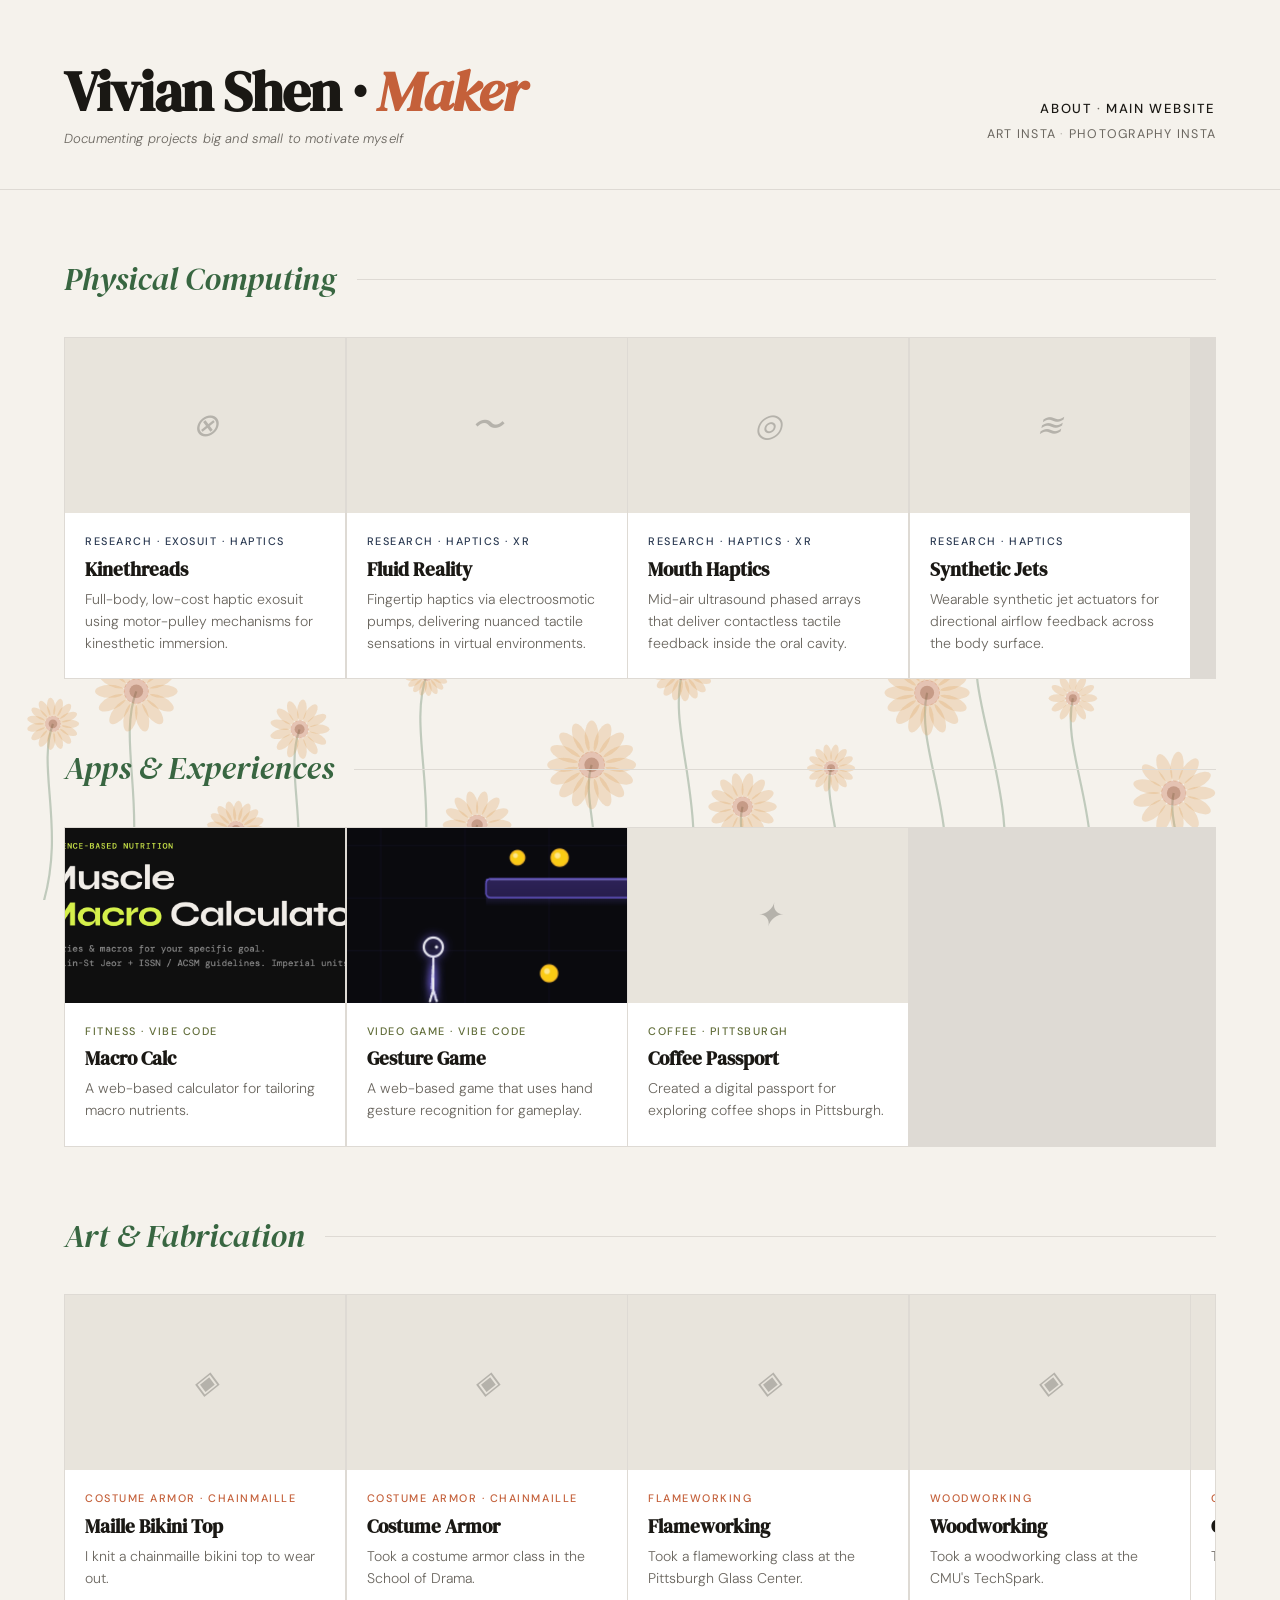
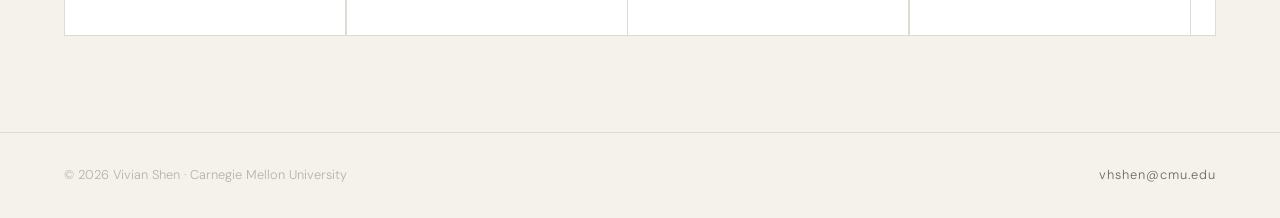
==== commit cc3af5af: "added two webapps and mercilessly deleted my old site" ====
--- a/index.html
+++ b/index.html
@@ -430,6 +430,36 @@
       <!-- <span class="section-number">02</span> -->
     </div>
     <div class="project-grid">
+
+      <a href="./webapps/muscle-macro-calculator.html" class="project-card">
+        <div class="card-thumb">
+          <!-- <div class="card-thumb-placeholder">✦</div> -->
+           <img src="./images/macro.png" />
+        </div>
+        <div class="card-body">
+          <p class="card-tag tag-experience">Fitness · Vibe Code</p>
+          <h2 class="card-title">Macro Calc</h2>
+          <p class="card-blurb">A web-based calculator for tailoring macro nutrients.</p>
+        </div>
+        <div class="card-arrow">
+          <svg viewBox="0 0 12 12"><path d="M2 10L10 2M10 2H4M10 2V8"/></svg>
+        </div>
+      </a>
+
+      <a href="./webapps/hand-gesture-game.html" class="project-card">
+        <div class="card-thumb">
+          <!-- <div class="card-thumb-placeholder">✦</div> -->
+           <img src="./images/gesturegame.png" alt="Screenshot of the Gesture Game interface, showing a hand in front of a webcam feed with game elements overlaid." />
+        </div>
+        <div class="card-body">
+          <p class="card-tag tag-experience">Video Game · Vibe Code</p>
+          <h2 class="card-title">Gesture Game</h2>
+          <p class="card-blurb">A web-based game that uses hand gesture recognition for gameplay.</p>
+        </div>
+        <div class="card-arrow">
+          <svg viewBox="0 0 12 12"><path d="M2 10L10 2M10 2H4M10 2V8"/></svg>
+        </div>
+      </a>
 
       <a href="./coffeepassport/" class="project-card">
         <div class="card-thumb">
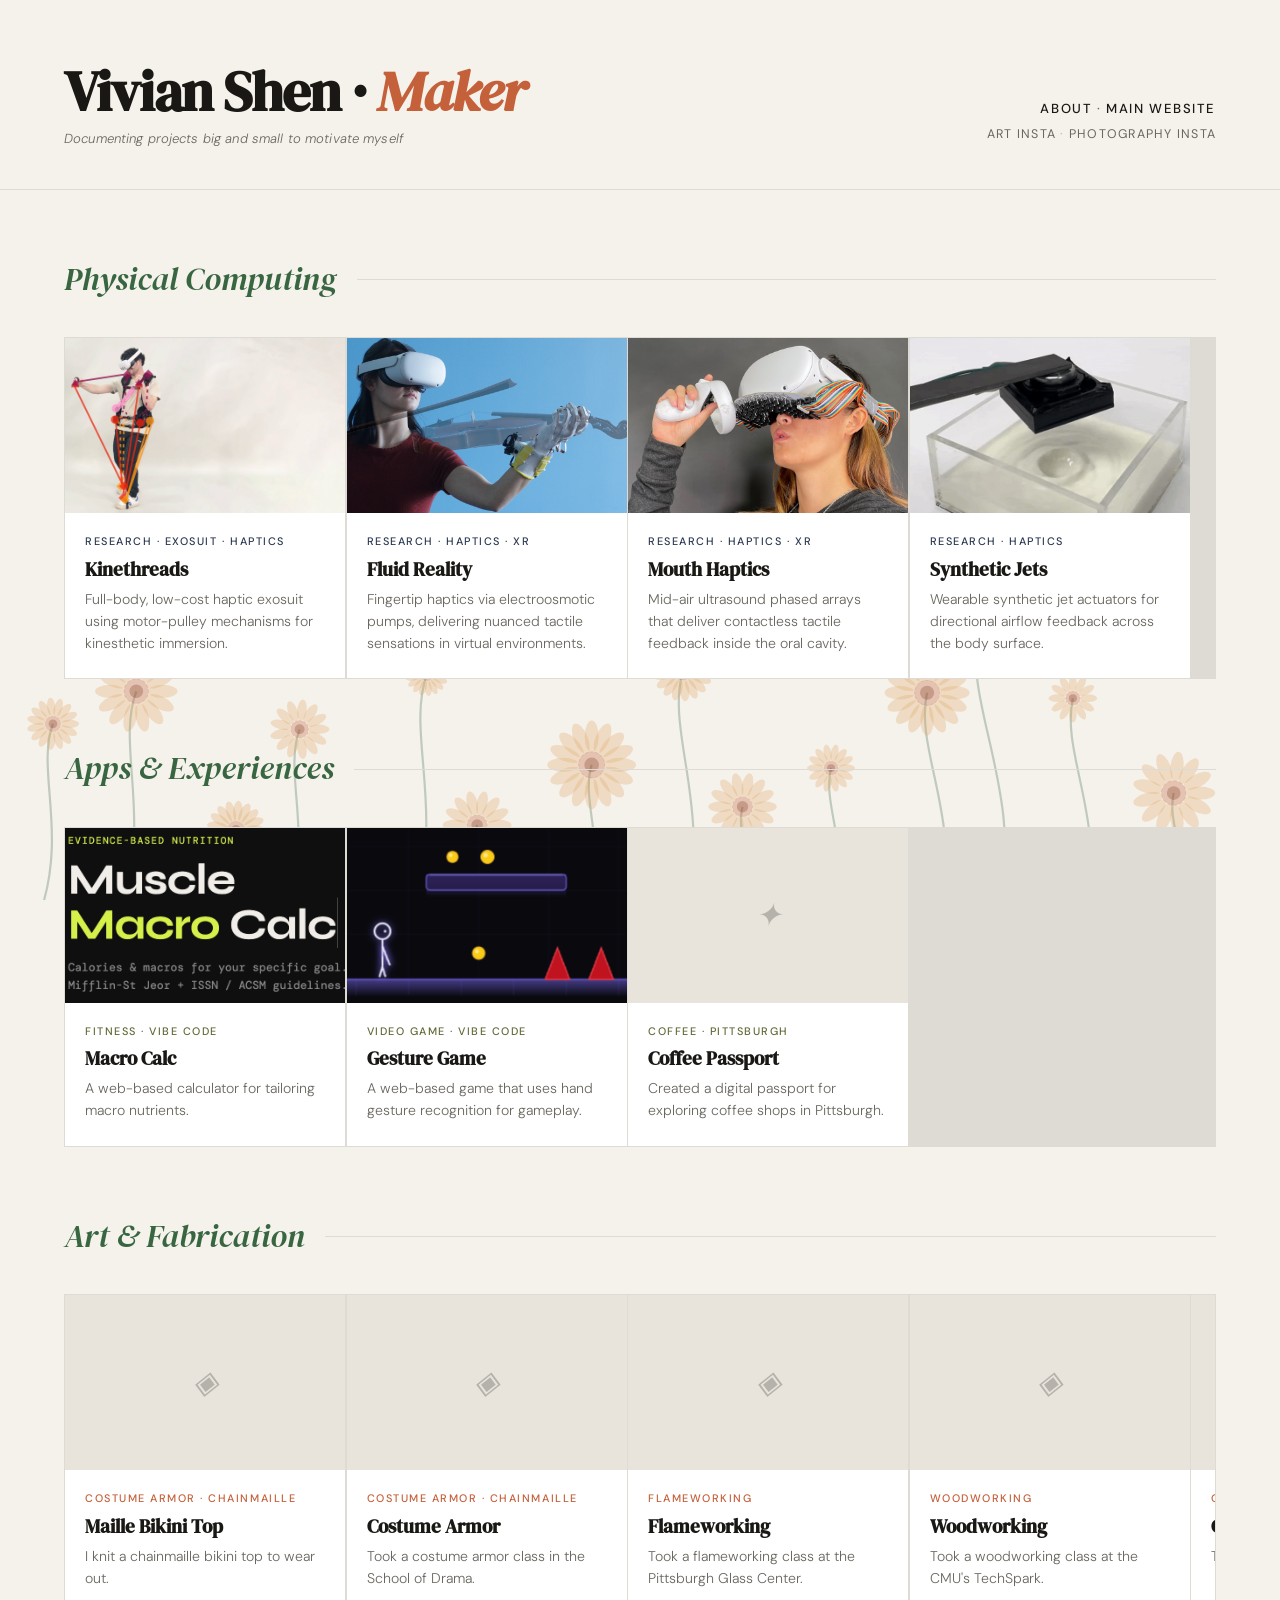
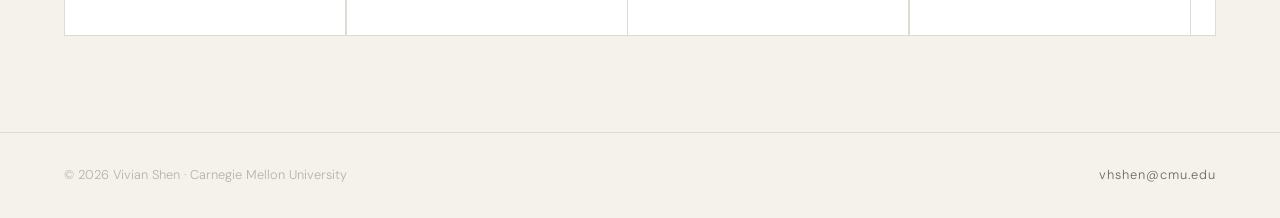
==== commit 6b10c27e: "adding thumbnails" ====
--- a/index.html
+++ b/index.html
@@ -351,7 +351,8 @@
 
       <a href="https://www.vivian-shen.com/research/kinethreads" class="project-card">
         <div class="card-thumb">
-          <div class="card-thumb-placeholder">⊗</div>
+          <!-- <div class="card-thumb-placeholder">⊗</div> -->
+          <img src="./images/kinethreads.png" alt="Photo of the Kinethreads prototype, showing a full-body haptic exosuit with visible motor-pulley mechanisms." />
         </div>
         <div class="card-body">
           <p class="card-tag tag-tech">RESEARCH · Exosuit · Haptics</p>
@@ -365,7 +366,8 @@
 
       <a href="https://www.vivian-shen.com/research/fluid-reality" class="project-card">
         <div class="card-thumb">
-          <div class="card-thumb-placeholder">〜</div>
+          <!-- <div class="card-thumb-placeholder">〜</div> -->
+          <img src="./images/fluidreality.png" alt="Photo of the Fluid Reality prototype, showing a fingertip haptic device with a small fluid reservoir and tubing." />
         </div>
         <div class="card-body">
           <p class="card-tag tag-tech">RESEARCH · Haptics · XR</p>
@@ -379,7 +381,8 @@
 
       <a href="https://www.vivian-shen.com/research/mouthhaptics" class="project-card">
         <div class="card-thumb">
-          <div class="card-thumb-placeholder">◎</div>
+          <!-- <div class="card-thumb-placeholder">◎</div> -->
+          <img src="./images/mouthhaptics.png" alt="Photo of the Mouth Haptics prototype, showing a device for delivering tactile feedback inside the oral cavity." />
         </div>
         <div class="card-body">
           <p class="card-tag tag-tech">RESEARCH · Haptics · XR</p>
@@ -393,7 +396,8 @@
 
       <a href="https://www.vivian-shen.com/research/synjets" class="project-card">
         <div class="card-thumb">
-          <div class="card-thumb-placeholder">≋</div>
+          <!-- <div class="card-thumb-placeholder">≋</div> -->
+          <img src="./images/synjets.png" alt="Photo of the Synthetic Jets prototype, showing wearable actuators for directional airflow feedback." />
         </div>
         <div class="card-body">
           <p class="card-tag tag-tech">RESEARCH · Haptics</p>
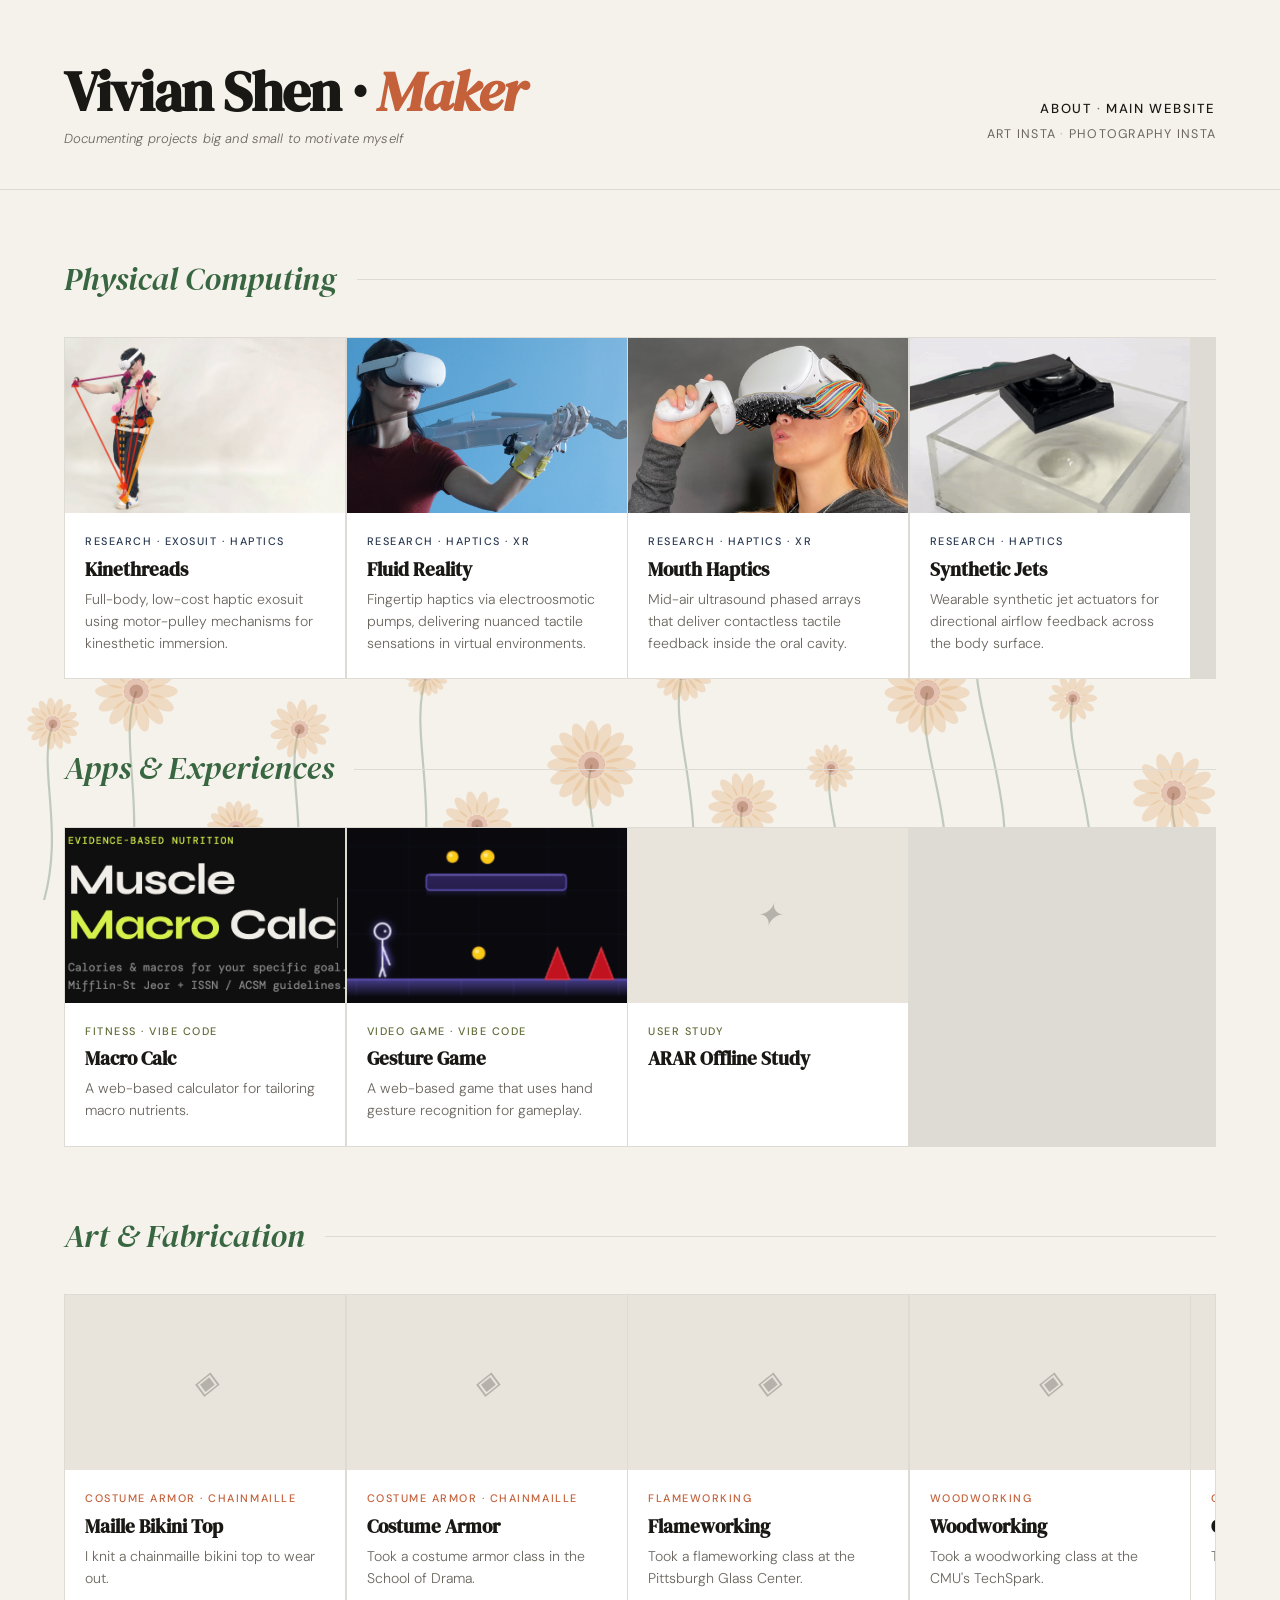
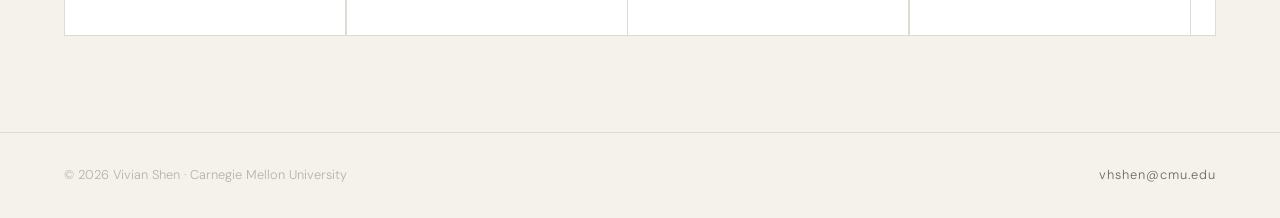
==== commit 5bb3cb3d: "offline study bones" ====
--- a/index.html
+++ b/index.html
@@ -465,7 +465,21 @@
         </div>
       </a>
 
-      <a href="./coffeepassport/" class="project-card">
+      <a href="./webapps/ARAR_offline/" class="project-card">
+        <div class="card-thumb">
+          <div class="card-thumb-placeholder">✦</div>
+        </div>
+        <div class="card-body">
+          <p class="card-tag tag-experience">User Study</p>
+          <h2 class="card-title">ARAR Offline Study</h2>
+          <p class="card-blurb"></p>
+        </div>
+        <div class="card-arrow">
+          <svg viewBox="0 0 12 12"><path d="M2 10L10 2M10 2H4M10 2V8"/></svg>
+        </div>
+      </a>
+
+      <!-- <a href="./webapps/ARAR_offline/" class="project-card">
         <div class="card-thumb">
           <div class="card-thumb-placeholder">✦</div>
         </div>
@@ -477,7 +491,7 @@
         <div class="card-arrow">
           <svg viewBox="0 0 12 12"><path d="M2 10L10 2M10 2H4M10 2V8"/></svg>
         </div>
-      </a>
+      </a> -->
 
       <!-- <a href="./chi2026/" class="project-card">
         <div class="card-thumb">
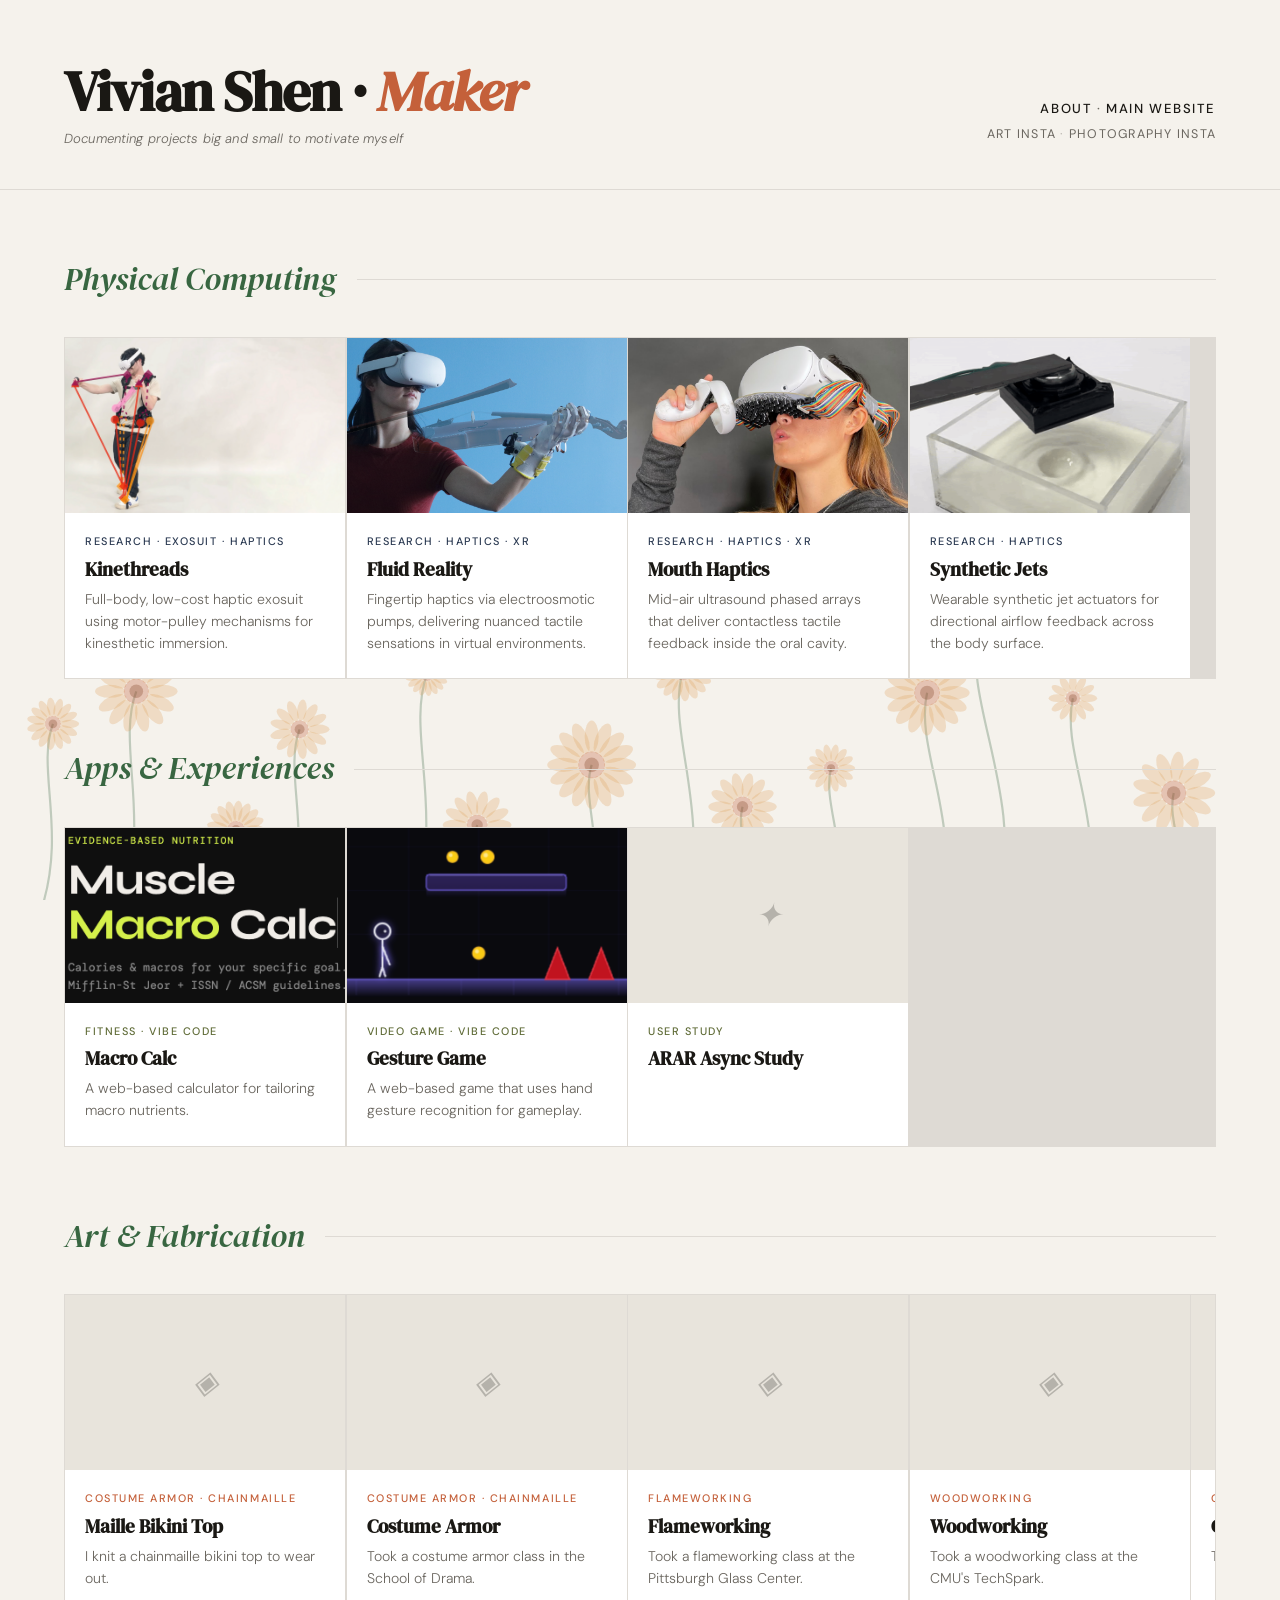
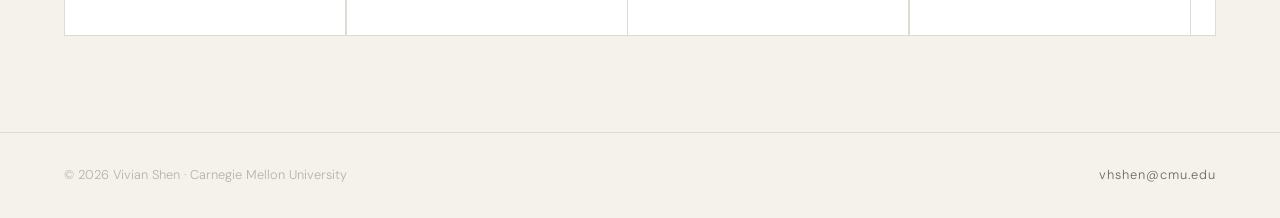
==== commit e9722e48: "offline study done" ====
--- a/index.html
+++ b/index.html
@@ -471,7 +471,7 @@
         </div>
         <div class="card-body">
           <p class="card-tag tag-experience">User Study</p>
-          <h2 class="card-title">ARAR Offline Study</h2>
+          <h2 class="card-title">ARAR Async Study</h2>
           <p class="card-blurb"></p>
         </div>
         <div class="card-arrow">
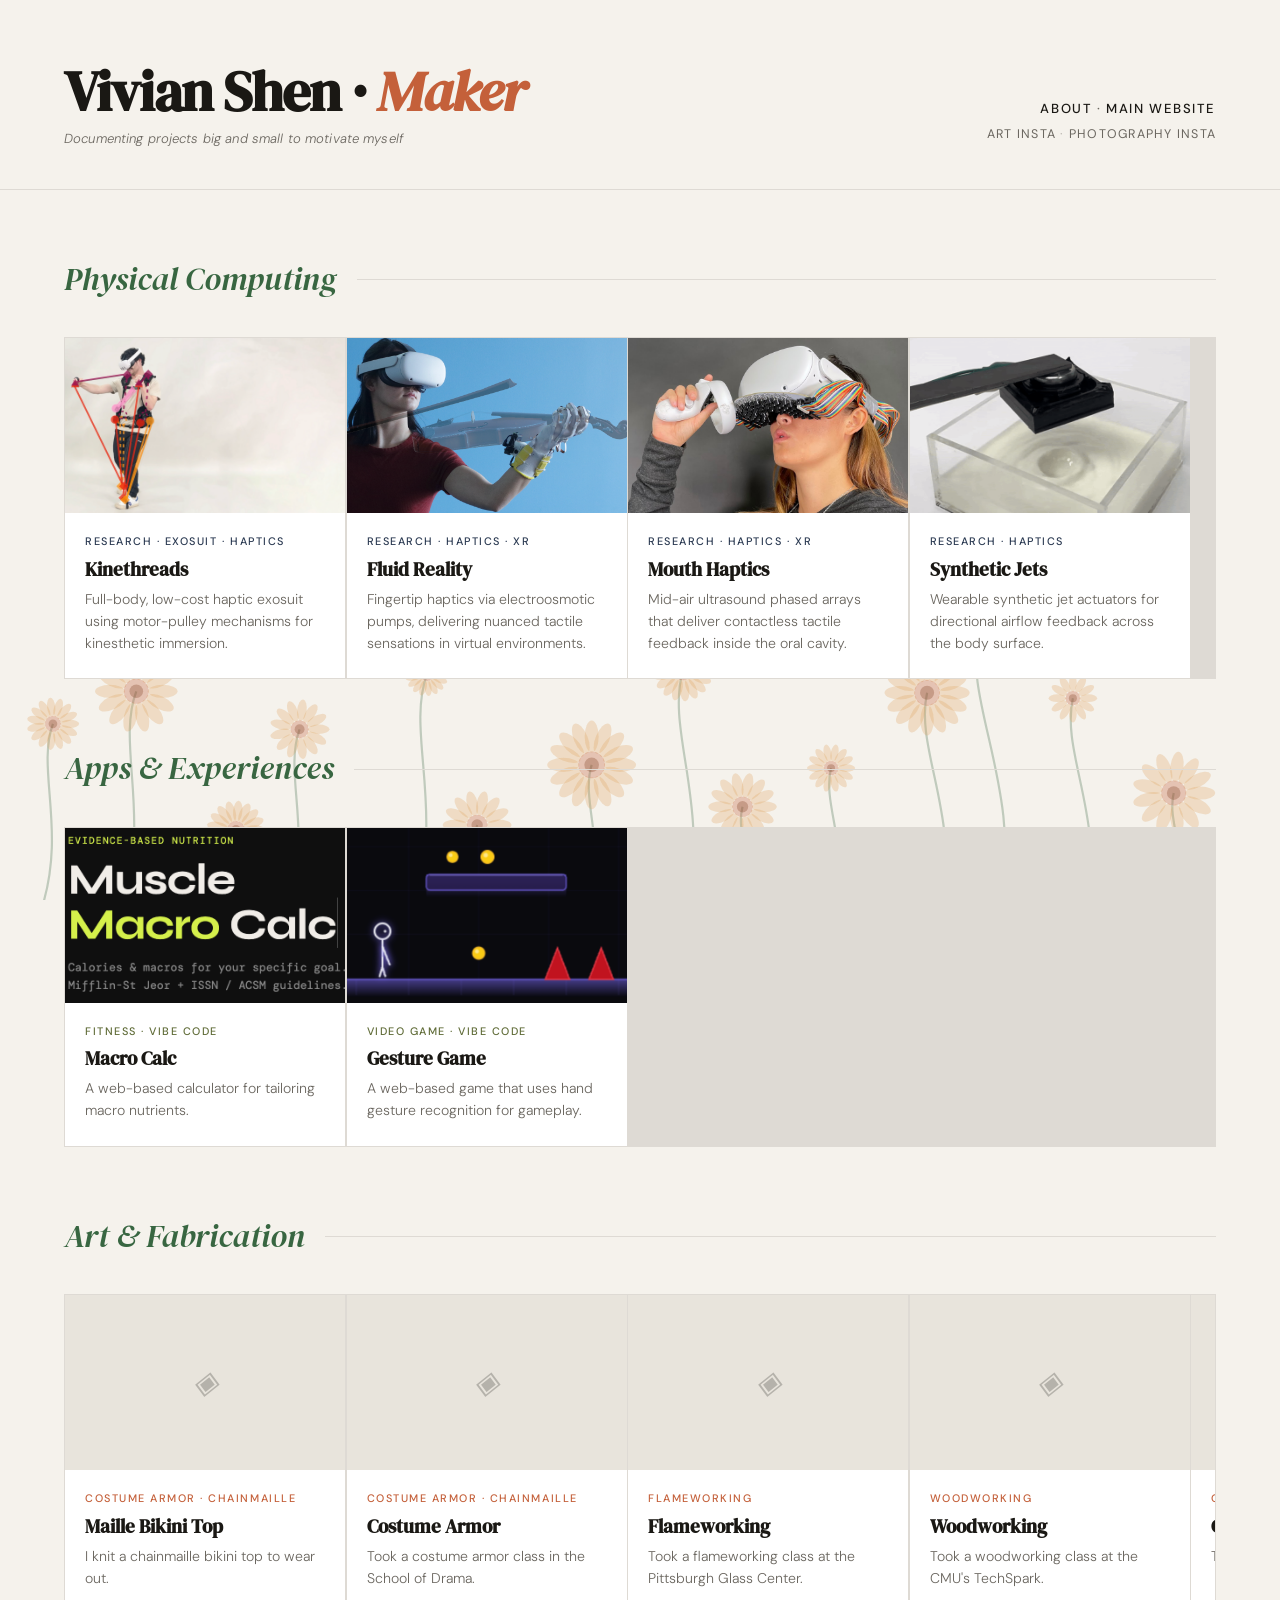
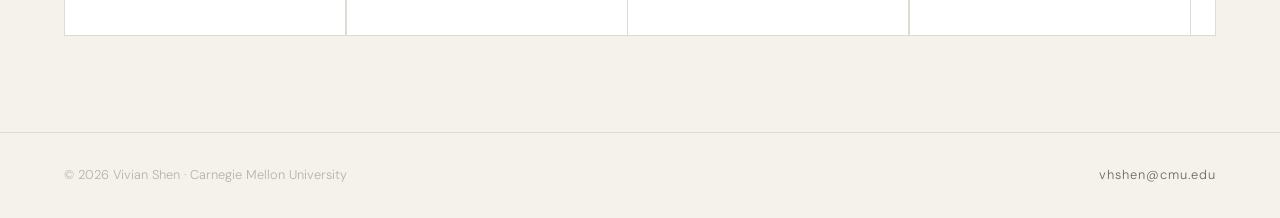
==== commit a904a4f5: "fixed the questions" ====
--- a/index.html
+++ b/index.html
@@ -465,7 +465,7 @@
         </div>
       </a>
 
-      <a href="./webapps/ARAR_offline/" class="project-card">
+      <!-- <a href="./webapps/ARAR_offline/" class="project-card">
         <div class="card-thumb">
           <div class="card-thumb-placeholder">✦</div>
         </div>
@@ -477,7 +477,7 @@
         <div class="card-arrow">
           <svg viewBox="0 0 12 12"><path d="M2 10L10 2M10 2H4M10 2V8"/></svg>
         </div>
-      </a>
+      </a> -->
 
       <!-- <a href="./webapps/ARAR_offline/" class="project-card">
         <div class="card-thumb">
